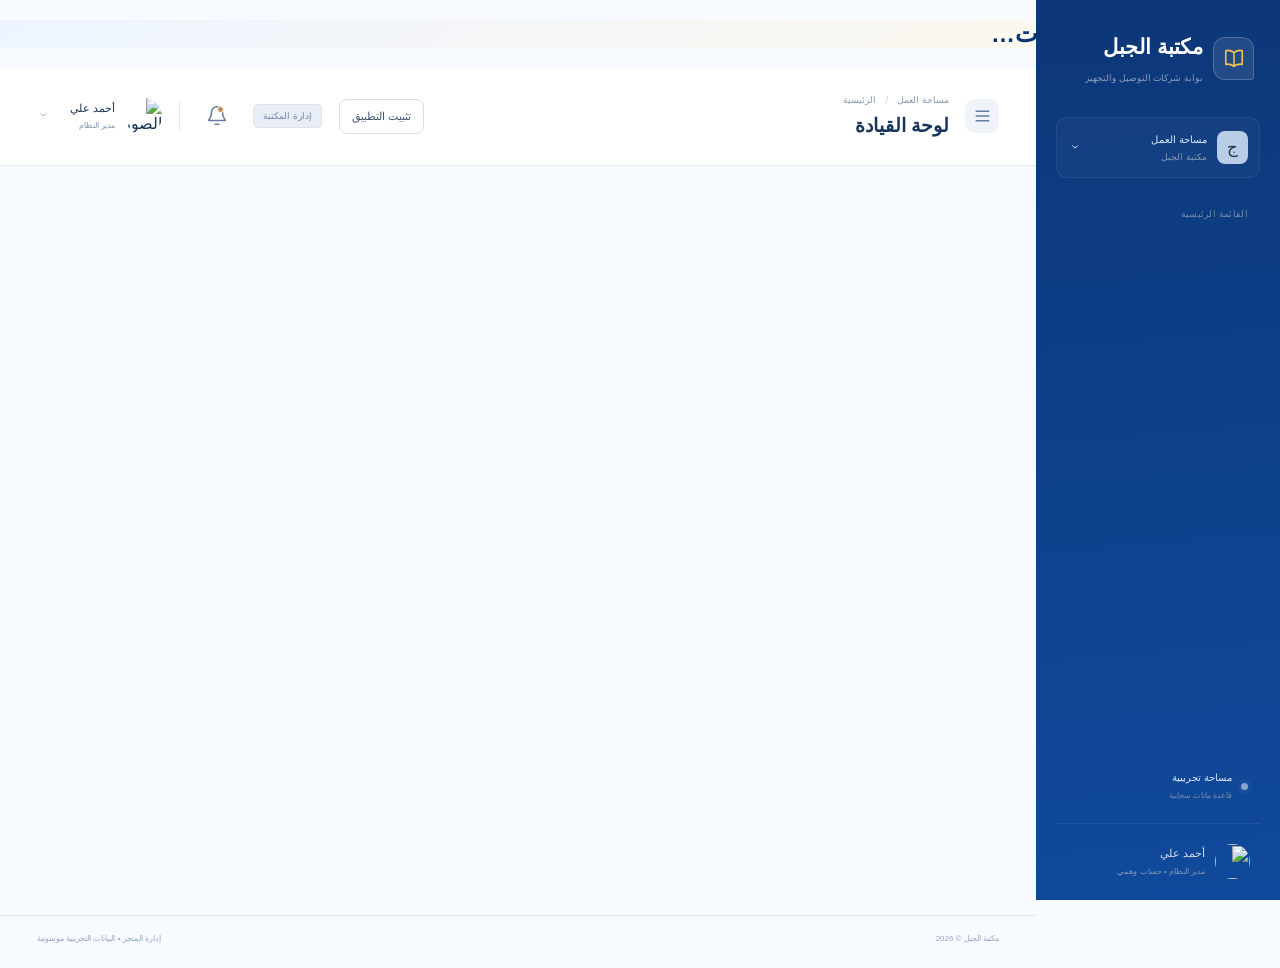
==== companies.html @ 7e147b05 "Add company portal, install button and account controls" ====
<!doctype html><html lang="ar" dir="rtl"><head><meta charset="utf-8"><meta name="viewport" content="width=device-width,initial-scale=1"><meta name="theme-color" content="#0c4fa5"><meta name="description" content="بوابة شركات التوصيل والتجهيز لمكتبة الجبل. ادخل بحساب شركتك لمتابعة الملفات والطلبات المحوّلة إليك."><title>توصيل مكتبت الجبل | دخول الشركات</title><link rel="icon" href="./avatar.svg" type="image/svg+xml"><link rel="stylesheet" href="./style.css?v=c9aeabd6a0fa"><script defer src="./cloud-config.js?v=2854ace6e68a"></script><script defer src="./state.js?v=039d1d631af8"></script><script defer src="./jspdf.umd.min.js"></script><script defer src="./attachments.js?v=a7ee04569ce4"></script><script defer src="./invoice.js?v=d0945b526025"></script><script defer src="./orders.js?v=203ea9d92e2f"></script><script defer src="./management.js?v=9ce46c764a94"></script><script defer src="./commerce.js?v=f835bf21ea47"></script><script defer src="./catalog-admin.js?v=8d4032258b70"></script><script defer src="./app.js?v=63a2d0ab3258"></script><link rel="stylesheet" href="./cloud.css?v=bf38cacfe08d"><script src="./cloud.js?v=b4c8f4dd1059" defer></script><link rel="manifest" href="./companies.webmanifest"><link rel="apple-touch-icon" href="./company-icon-180.png"><meta name="apple-mobile-web-app-title" content="توصيل مكتبت الجبل"><meta name="apple-mobile-web-app-capable" content="yes"></head><body><div id="cloud-gate" class="cloud-gate"><div class="cloud-login-card"><h2>جارٍ الاتصال بقاعدة البيانات…</h2></div></div><a class="skip" href="#content">انتقل إلى المحتوى</a><button class="backdrop" id="backdrop" aria-label="إغلاق القائمة الجانبية" tabindex="-1"></button><aside class="sidebar" id="sidebar"><a class="brand" href="#dashboard"><span class="brand-icon" data-icon="book"></span><span class="brand-text">مكتبة الجبل<small>بوابة شركات التوصيل والتجهيز</small></span></a><div class="workspace"><span class="workspace-symbol">ج</span><span>مساحة العمل<small>مكتبة الجبل</small></span><span data-icon="chevron"></span></div><p class="nav-label">القائمة الرئيسية</p><nav id="navigation" aria-label="التنقل الإداري"></nav><div class="sidebar-footer"><span class="demo-dot"></span><span>مساحة تجريبية<small>قاعدة بيانات سحابية</small></span></div><div class="sidebar-user"><img src="./avatar.svg" width="35" height="35" alt=""><span>أحمد علي<small>مدير النظام • حساب وهمي</small></span></div></aside><div class="app-shell"><header class="topbar"><div class="header-start"><button class="icon-button menu-toggle" id="menu-toggle" aria-controls="sidebar" aria-expanded="true" aria-label="طي القائمة الجانبية" data-icon="menu"></button><div><p>مساحة العمل <span>/</span> <span id="breadcrumb">الرئيسية</span></p><h1 id="page-title">لوحة القيادة</h1></div></div><div class="header-tools"><button class="subtle-button" data-company-install>تثبيت التطبيق</button><span class="demo-label">إدارة المكتبة</span><button class="icon-button notification-button" data-action="notifications" aria-label="الإشعارات" data-icon="bell"></button><span class="header-divider"></span><button class="admin-profile-button" data-action="profile" aria-label="حساب مدير النظام"><img src="./avatar.svg" alt="الصورة الرمزية لمدير النظام" width="37" height="37"><span>أحمد علي<small>مدير النظام</small></span><span data-icon="chevron"></span></button></div></header><main id="content" tabindex="-1"></main><footer class="page-footer"><span>مكتبة الجبل © 2026</span><span>إدارة المتجر • البيانات التجريبية موسومة</span></footer></div><dialog id="dialog" aria-labelledby="dialog-title"><div class="dialog-title"><h2 id="dialog-title"></h2><button class="icon-button" data-action="close" aria-label="إغلاق" data-icon="close"></button></div><div id="dialog-body"></div></dialog><div class="toast" id="toast" role="status" aria-live="polite"></div></body></html>
---- style.css ----
@charset "UTF-8";
:root{font-family:Tahoma,"Segoe UI",Arial,sans-serif;color:#242e3d;background:#f2f5f7;--green:#17283f;--muted:#7c92b0;--line:#dfe4ec;--lime:#bacde7;--sidebar:244px}*{box-sizing:border-box}body{margin:0}button,input,select{font:inherit}button,a{touch-action:manipulation;-webkit-tap-highlight-color:transparent}button{cursor:pointer}a{color:inherit;text-decoration:none}button:focus-visible,a:focus-visible,input:focus-visible,select:focus-visible{outline:3px solid #809abe;outline-offset:4px}svg{width:22px;height:22px;fill:none;stroke:currentColor;stroke-width:1.7;stroke-linecap:round;stroke-linejoin:round;flex-shrink:0}button{color:inherit}.skip{position:fixed;top:-100px;right:270px;z-index:100;background:#fff;padding:14px;border-radius:10px}.skip:focus{top:10px}.sidebar{width:var(--sidebar);position:fixed;inset:0 0 0 auto;background:var(--green);color:#bcc7d6;padding:31px 20px 20px;display:flex;flex-direction:column;z-index:30;transition:width .2s,transform .2s}.brand{display:flex;align-items:center;gap:10px;color:#e9eef6;padding:0 6px 32px;white-space:nowrap}.brand-icon{display:grid;place-items:center;width:41px;height:43px;color:#bacde7;border:1px solid #90a5c266;border-radius:12px 12px 4px 12px;flex-shrink:0}.brand-text{font-size:21px;font-weight:700}.brand-text small{display:block;font-size:9px;color:#8c9fba;font-weight:400;margin-top:9px}.workspace{display:flex;align-items:center;gap:10px;background:#ffffff08;border:1px solid #ffffff10;padding:13px 11px;border-radius:11px;font-size:10px}.workspace small{display:block;color:#889cb7;font-size:9px;margin-top:7px}.workspace-symbol{display:grid;place-items:center;background:#bacde7;color:#28374b;width:31px;height:33px;border-radius:8px;font-size:17px}.workspace>span:last-child{margin-right:auto}.workspace svg{width:14px}.nav-label{font-size:9px;color:#778dad;letter-spacing:.3px;margin:31px 12px 15px}.sidebar nav{display:grid;gap:7px}.nav-link{display:flex;align-items:center;gap:13px;font-size:12px;padding:15px 14px;border-radius:10px;color:#b0bdcf;white-space:nowrap;min-height:49px}.nav-link svg{width:19px;height:19px;color:#8b9eb9}.nav-link:hover{background:#ffffff08}.nav-link.active{background:var(--lime);color:#233247;font-weight:700;box-shadow:0 4px 10px #0e192827}.nav-link.active svg{color:#33445b}.nav-link.active:after{content:"";width:5px;height:5px;border-radius:50%;background:#506787;margin-right:auto}.sidebar-footer{display:flex;align-items:center;gap:9px;margin-top:auto;padding:23px 12px 23px;font-size:10px}.demo-dot{width:7px;height:7px;border-radius:50%;background:#87a4cd;box-shadow:0 0 0 4px #87a4cd10;flex-shrink:0}.sidebar-footer small{display:block;font-size:8px;color:#748bab;margin-top:8px}.sidebar-user{display:flex;align-items:center;gap:10px;padding:20px 10px 1px;border-top:1px solid #ffffff12;font-size:11px;color:#d6dde7}.sidebar-user img{border-radius:50%}.sidebar-user small{display:block;color:#8297b4;font-size:8px;margin-top:7px}.app-shell{margin-right:var(--sidebar);min-height:100dvh;transition:margin-right .2s}.topbar{height:98px;background:#fff;border-bottom:1px solid var(--line);display:flex;align-items:center;justify-content:space-between;gap:15px;padding:20px 37px}.header-start{display:flex;align-items:center;gap:16px}.header-start p{font-size:9px;color:#8397b4;margin:0 0 9px}.header-start p>span:first-child{margin:0 7px;color:#b7c3d4}.header-start h1{font-size:19px;margin:0}.icon-button{display:inline-grid;place-items:center;width:39px;height:39px;border-radius:10px;border:1px solid var(--line);background:#fff;color:#637da2;flex-shrink:0}.icon-button:hover{background:#ecf0f6}.menu-toggle{border:0;background:#f0f3f7;width:34px;height:34px}.menu-toggle svg{width:19px}.header-tools{display:flex;align-items:center;gap:17px}.demo-label{font-size:9px;background:#e9eef6;color:#6d85a7;border:1px solid #dce3ed;border-radius:5px;padding:6px 9px;white-space:nowrap}.notification-button{position:relative;border:0}.notification-button:after{content:"";position:absolute;top:9px;right:12px;width:5px;height:5px;border-radius:50%;background:#c78d5c;border:1.5px solid #fff}.header-divider{height:29px;width:1px;background:var(--line)}.admin-profile-button{display:flex;align-items:center;gap:10px;border:0;background:transparent;text-align:right;padding:0}.admin-profile-button img{border-radius:50%}.admin-profile-button>span{font-size:11px;white-space:nowrap}.admin-profile-button small{display:block;margin-top:6px;color:#8196b4;font-size:8px}.admin-profile-button svg{width:13px;color:#8da0bb;margin-right:10px}main{padding:32px 37px 28px;max-width:1500px;margin:0 auto;min-height:calc(100dvh - 151px)}.welcome{display:flex;align-items:center;justify-content:space-between;gap:15px;margin-bottom:26px}.welcome h2{font-size:25px;margin:0 0 11px;font-weight:700;letter-spacing:-.4px}.welcome p{font-size:11px;color:#788eae;line-height:1.8;margin:0}.welcome .wave{color:#6483af;font-size:24px;margin-right:5px}.welcome-actions{display:flex;gap:10px;align-items:center}.date-pill{display:flex;align-items:center;gap:8px;background:white;border:1px solid var(--line);border-radius:8px;padding:11px 12px;font-size:10px;color:#6d86a8;white-space:nowrap}.date-pill svg{width:15px;height:15px}.primary{display:inline-flex;align-items:center;justify-content:center;gap:9px;background:var(--green);color:#e5ecf5;border:0;border-radius:9px;padding:12px 16px;font-size:11px;min-height:40px}.primary:hover{background:#283b56}.primary svg{width:16px;height:16px}.stats-grid{display:grid;grid-template-columns:repeat(4,minmax(0,1fr));gap:17px;margin-bottom:24px}.stat-card{background:#fff;border:1px solid var(--line);border-radius:15px;padding:20px;position:relative;overflow:hidden}.stat-top{display:flex;align-items:center;justify-content:space-between;gap:8px;margin-bottom:22px}.stat-top h3{font-size:11px;font-weight:400;margin:0;color:#6680a3}.stat-icon{display:grid;place-items:center;width:37px;height:37px;border-radius:10px;background:#e6ecf5;color:#5b7498}.stat-icon svg{width:19px;height:19px}.stat-value{font-size:28px;font-weight:700;letter-spacing:-.7px;line-height:1.4;white-space:nowrap}.stat-value small{font-size:10px;font-weight:400;color:#8599b6;margin-right:5px;letter-spacing:0}.stat-foot{font-size:9px;line-height:1.8;color:#8b9fba;margin-top:12px}.stat-foot strong{font-size:9px;font-weight:400;color:#546f94;margin-left:5px}.stat-card.featured{background:#dae3ef;border-color:#ced9e8}.featured .stat-icon{background:#c5d2e5;color:#4b607e}.stat-card.orange .stat-icon{background:#f9eee0;color:#bd965e}.stat-card.blue .stat-icon{background:#e9edf2;color:#647ea2}.content-row{display:grid;grid-template-columns:minmax(0,1fr) 280px;gap:23px;margin-bottom:24px}.panel{background:white;border:1px solid var(--line);border-radius:16px;min-width:0;overflow:hidden}.panel-heading{display:flex;align-items:center;justify-content:space-between;gap:12px;padding:21px 23px 0}.panel-heading h3{font-size:14px;margin:0 0 7px}.panel-heading p{font-size:9px;color:#899db8;margin:0;line-height:1.8}.chart-legend{display:flex;align-items:center;gap:6px;font-size:9px;color:#758cac;white-space:nowrap}.chart-legend:before{content:"";width:7px;height:7px;border-radius:2px;background:#7c97bd}.chart-wrap{height:193px;margin:24px 22px 18px;display:flex;gap:13px}.chart-scale{display:flex;flex-direction:column;justify-content:space-between;padding-bottom:28px;font-size:8px;color:#9bacc3;min-width:31px;direction:ltr}.chart-plot{display:grid;grid-template-columns:repeat(7,1fr);gap:13px;flex:1;position:relative;direction:ltr;background:repeating-linear-gradient(to top,transparent 0,transparent 46px,#ebeff4 46px,#ebeff4 47px);background-position:0 -28px}.chart-column{height:100%;display:flex;flex-direction:column;align-items:center;justify-content:flex-end;position:relative}.chart-bar{width:65%;max-width:39px;min-height:4px;border-radius:5px 5px 0 0;background:#cdd8e8;transition:filter .15s}.chart-column:nth-child(4) .chart-bar{background:#7995bd}.chart-column:nth-child(6) .chart-bar{background:#5b7497}.chart-day{height:28px;font-size:8px;color:#8a9db8;padding-top:12px;white-space:nowrap}.chart-column:hover .chart-bar{filter:brightness(.9)}.chart-caption{font-size:9px;color:#8196b3;text-align:center;margin:0 20px 20px}.sales-summary{padding:22px}.sales-summary h3{font-size:14px;margin:0 0 20px}.donut{width:134px;height:134px;border-radius:50%;background:conic-gradient(#556d8e 0 47%,#96aed0 47% 79%,#dce3ed 79% 100%);display:grid;place-items:center;margin:5px auto 22px}.donut-center{width:105px;height:105px;background:#fff;border-radius:50%;display:flex;align-items:center;justify-content:center;flex-direction:column;gap:8px}.donut strong{font-size:24px}.donut small{font-size:8px;color:#8398b5}.category-line{display:flex;align-items:center;gap:7px;font-size:9px;color:#6b84a6;margin-top:13px}.category-line i{width:6px;height:6px;background:#556d8e;border-radius:2px}.category-line:nth-last-child(2) i{background:#96aed0}.category-line:last-child i{background:#dce3ed}.category-line strong{margin-right:auto;font-size:10px;font-weight:400;color:#617ba0}.table-panel .panel-heading{padding-bottom:20px}.text-link{display:flex;align-items:center;gap:8px;color:#6881a5;font-size:10px;border:0;background:none}.text-link svg{width:14px}.table-scroll{overflow:auto;width:100%}table{width:100%;border-collapse:collapse;text-align:right;white-space:nowrap}th{font-weight:400;font-size:9px;color:#869ab6;background:#f3f5f9;padding:13px 22px;border-top:1px solid #e9edf3;border-bottom:1px solid #e6ebf1}td{font-size:11px;padding:17px 22px;border-bottom:1px solid #e9edf2;color:#556d8e}tr:last-child td{border-bottom:0}.order-id{color:#33445b;font-size:10px;font-weight:700;direction:ltr;display:inline-block}.customer-cell{display:flex;align-items:center;gap:9px;color:#516786}.customer-initial{display:grid;place-items:center;width:29px;height:29px;background:#e9eef4;color:#6c85a7;border-radius:50%;font-size:11px}.price{color:#394960;font-size:11px}.price small{color:#95a6bf;font-size:8px}.badge{display:inline-flex;align-items:center;gap:5px;font-size:8px;padding:6px 9px;border-radius:6px;white-space:nowrap}.badge:before{content:"";width:4px;height:4px;border-radius:50%;background:currentColor}.badge.completed{background:#e3eaf4;color:#637da1}.badge.pending{background:#fbf1df;color:#6184b4}.badge.shipping{background:#e9edf2;color:#758cac}.badge.inactive{background:#eceff3;color:#8599b6}.row-action{width:27px;height:27px;border-radius:7px;border:1px solid #e7ebf0;background:white;display:grid;place-items:center;color:#879bb7}.row-action svg{width:15px}.page-footer{max-width:1500px;margin:auto;padding:18px 37px;display:flex;align-items:center;justify-content:space-between;font-size:8px;color:#96a8c0;gap:12px;border-top:1px solid #e2e7ee}.toolbar{display:flex;align-items:center;justify-content:space-between;gap:15px;margin:25px 0 20px}.search-box{display:flex;align-items:center;gap:8px;background:white;border:1px solid var(--line);border-radius:10px;padding:0 13px;height:43px;width:330px;max-width:100%;color:#8c9fba}.search-box svg{width:17px}.search-box input{width:100%;height:100%;border:0;background:transparent;font-size:11px;color:#41536c;outline:none}.toolbar select{border:1px solid var(--line);border-radius:9px;padding:12px;background:white;color:#6f87a9;font-size:11px;max-width:100%}.table-foot{font-size:9px;color:#92a4bd;padding:15px 22px;border-top:1px solid #e7ecf2}.product-cell{display:flex;align-items:center;gap:12px}.product-art{width:35px;height:45px;border-radius:3px 5px 5px 3px;display:grid;place-items:center;background:#c5d2e3;color:#6d86a8;border-right:3px solid #9cafca}.product-art.rose{background:#ead2c6;color:#bc9b8b;border-color:#c6a493}.product-art.teal{background:#c5cfdc;color:#637da1;border-color:#92a4be}.product-art svg{width:18px;height:18px}.product-cell small{display:block;font-size:8px;color:#8ea1bb;margin-top:6px}.empty-row{text-align:center;padding:45px;font-size:12px;color:#778eae}.settings-layout{display:grid;grid-template-columns:minmax(0,1fr) 280px;gap:24px}.settings-form{padding:25px}.settings-form h3{font-size:16px;margin:0 0 10px}.settings-form>p{font-size:11px;color:#889cb7;line-height:1.9;margin-bottom:25px}.form-grid{display:grid;grid-template-columns:1fr 1fr;gap:20px}.field label{display:block;font-size:11px;color:#5d779b;margin-bottom:9px}.field input,.field select{display:block;width:100%;border:1px solid #d8dfe8;border-radius:9px;padding:13px;background:#f7f9fb;color:#4a5f7c;font-size:12px}.field.full{grid-column:1/-1}.settings-form .primary{margin-top:24px}.settings-note{padding:24px;align-self:start}.settings-note>svg{width:29px;height:29px;color:#7a91b2;margin-bottom:12px}.settings-note h3{font-size:14px}.settings-note p{font-size:11px;line-height:2;color:#8095b2}.demo-banner{display:flex;align-items:center;gap:9px;border-radius:9px;padding:12px 14px;background:#e3e9f2;color:#748bac;font-size:10px;line-height:1.8;margin-bottom:22px}.demo-banner svg{width:17px;height:17px}.section-page-title h2{font-size:24px;margin:0 0 10px}.section-page-title p{font-size:11px;color:#8095b2;line-height:1.9;margin:0}.backdrop{display:none}.sidebar-mini{--sidebar:82px}.sidebar-mini .sidebar{padding-right:13px;padding-left:13px}.sidebar-mini .brand-text,.sidebar-mini .workspace,.sidebar-mini .nav-label,.sidebar-mini .nav-link span,.sidebar-mini .sidebar-footer,.sidebar-mini .sidebar-user span{display:none}.sidebar-mini .brand{padding:0 5px 35px}.sidebar-mini .nav-link{padding:15px 17px}.sidebar-mini .nav-link.active:after{display:none}.sidebar-mini .sidebar-user{margin-top:auto;padding:20px 9px 0}.sidebar-mini .nav-link svg{width:20px}.toast{position:fixed;bottom:25px;left:50%;transform:translate(-50%,10px);background:var(--green);padding:13px 23px;border-radius:11px;color:#ecf1f7;font-size:12px;z-index:100;opacity:0;pointer-events:none;transition:.2s;text-align:center;max-width:90%}.toast.show{opacity:1;transform:translate(-50%,0)}dialog{width:calc(100% - 36px);max-width:480px;border:1px solid var(--line);border-radius:20px;padding:24px;color:#40516a;background:#fff;box-shadow:0 20px 90px #19273b33}dialog::backdrop{background:#17263a55;backdrop-filter:blur(3px)}.dialog-title{display:flex;justify-content:space-between;align-items:center;gap:14px;margin-bottom:16px}.dialog-title h2{font-size:17px;margin:0}.dialog-title .icon-button{width:31px;height:31px}#dialog-body{font-size:12px;line-height:2;color:#6f87a9}#dialog-body strong{color:#455974}#dialog-body ul{padding-right:20px}.detail-pair{display:flex;justify-content:space-between;gap:15px;padding:11px 0;border-bottom:1px solid #e6ebf1}.detail-pair:last-child{border:0}.view-enter{animation:enter .17s ease-out}@keyframes enter{from{opacity:.4;transform:translateY(5px)}to{opacity:1;transform:none}}@media(min-width:1600px){main{padding-top:40px}.stats-grid{gap:24px}.stat-card{padding:24px}.chart-wrap{height:220px}}@media(max-width:1150px){:root{--sidebar:220px}.sidebar{padding-left:14px;padding-right:14px}.brand-text{font-size:19px}.topbar{padding:20px 25px}main{padding:26px 25px}.stat-card{padding:16px}.stat-value{font-size:23px}.stat-top{margin-bottom:18px}.content-row{grid-template-columns:minmax(0,1fr) 230px;gap:18px}.sales-summary{padding:20px}.stat-icon{width:32px;height:32px}.date-pill{display:none}.header-tools{gap:12px}.chart-plot{gap:9px}th,td{padding-left:17px;padding-right:17px}.page-footer{padding-left:25px;padding-right:25px}.settings-layout{grid-template-columns:minmax(0,1fr) 230px}}@media(max-width:950px){.stats-grid{grid-template-columns:repeat(2,minmax(0,1fr))}.content-row{grid-template-columns:minmax(0,1fr)}.sales-summary{display:none}.settings-layout{grid-template-columns:1fr}.demo-label{display:none}.welcome h2{font-size:22px}.chart-wrap{height:210px}.page-footer{font-size:8px}.welcome-actions .primary{padding:12px}.settings-note{padding:20px}}@media(max-width:700px){:root{--sidebar:0px}.app-shell{margin-right:0}.sidebar{width:244px;transform:translateX(100%);padding:28px 20px 20px;box-shadow:-10px 0 50px #14203120}.sidebar-open .sidebar{transform:translateX(0)}.sidebar-open .backdrop{display:block;position:fixed;inset:0;background:#12213666;backdrop-filter:blur(2px);border:0;z-index:25}.sidebar-open{overflow:hidden}.sidebar-mini .sidebar{width:244px;padding:28px 20px}.sidebar-mini .brand-text,.sidebar-mini .sidebar-user span{display:block}.sidebar-mini .workspace{display:flex}.sidebar-mini .nav-label,.sidebar-mini .nav-link span{display:block}.sidebar-mini .sidebar-footer{display:flex}.sidebar-mini .brand{padding:0 6px 32px}.sidebar-mini .nav-link{padding:15px 14px}.sidebar-mini .nav-link.active:after{display:block}.sidebar-mini .sidebar-user{padding:20px 10px 1px;margin-top:0}.topbar{height:80px;padding:15px 18px}.header-start{gap:10px}.header-start h1{font-size:17px}.header-start p{font-size:8px}.header-tools{gap:6px}.admin-profile-button>span,.header-divider{display:none}.admin-profile-button img{width:33px;height:33px}.notification-button{width:32px}main{padding:24px 18px;min-height:calc(100dvh - 135px)}.welcome{align-items:flex-start}.welcome h2{font-size:21px}.welcome p{font-size:10px}.welcome-actions .primary{font-size:0;padding:11px;min-height:35px}.welcome-actions .primary svg{width:17px;height:17px}.stats-grid{gap:12px}.stat-card{padding:16px 14px;border-radius:13px}.stat-top{margin-bottom:17px}.stat-top h3{font-size:10px}.stat-value{font-size:23px}.stat-foot{font-size:8px}.stat-foot strong{font-size:8px}.stat-icon{width:29px;height:29px}.stat-icon svg{width:16px;height:16px}.panel-heading{padding:19px 17px 0}.panel-heading h3{font-size:13px}.panel-heading p{font-size:8px}.chart-wrap{margin-left:15px;margin-right:15px;height:180px;gap:6px}.chart-plot{gap:6px}.chart-day{font-size:7px}.chart-bar{width:70%}.chart-scale{font-size:7px;min-width:23px}.chart-legend{font-size:8px}.chart-caption{font-size:8px}.table-panel .panel-heading{padding-bottom:16px}td,th{padding:15px 16px}td{font-size:10px}.page-footer{padding:16px 18px;font-size:7px;line-height:1.8}.toolbar{flex-wrap:wrap;gap:10px}.search-box{width:100%;flex:1;min-width:170px}.toolbar select{font-size:10px;padding:12px 9px}.section-page-title h2{font-size:22px}.demo-banner{font-size:9px;padding:10px}.form-grid{grid-template-columns:1fr;gap:18px}.settings-form{padding:21px}.field.full{grid-column:auto}}@media(prefers-reduced-motion:reduce){*,*:before,*:after{animation:none!important;transition:none!important;scroll-behavior:auto!important}}
/* Product catalog and editor */
[hidden]{display:none!important}textarea{font:inherit}textarea:focus-visible{outline:3px solid #809abe;outline-offset:3px}.field textarea{width:100%;resize:vertical;border:1px solid #d8dfe8;border-radius:9px;padding:13px;background:#f7f9fb;color:#354459;font-size:12px;line-height:1.8}.product-thumbnail{display:block;border-radius:7px;object-fit:cover}.product-actions{display:flex;gap:7px}.subtle-button{border:1px solid #d7dee7;background:#fff;color:#42556f;padding:8px 12px;border-radius:8px;font-size:11px;min-height:35px}.subtle-button:hover{background:#e9eef6}.danger{color:#b74f4f!important}.danger:hover{background:#fff0ed!important}.danger-button{border:0;border-radius:8px;padding:11px 17px;background:#b74f4f;color:white}.kind-tag{display:inline-block;border-radius:6px;padding:6px 10px;font-size:10px;background:#f4efe5;color:#8b7654}.kind-tag.digital{background:#e8ecf1;color:#4b5f7c}.session-note{font-size:10px;color:#5a7396;line-height:2}.product-dialog{max-width:850px;max-height:90dvh;padding:0;overflow:auto}.product-dialog .dialog-title{position:sticky;top:0;z-index:2;background:#fff;padding:20px 26px;margin:0;border-bottom:1px solid var(--line)}.product-dialog #dialog-body{padding:0 26px 23px;color:#445771}.editor-intro{margin:17px 0;font-size:11px;color:#607ba0}.editor-section{padding:17px 0 21px;border-bottom:1px solid var(--line)}.editor-section h3{font-size:13px;margin:0 0 20px;color:#29394f;display:flex;gap:9px;align-items:center}.editor-section h3>span{display:grid;place-items:center;width:25px;height:25px;background:#e3eaf3;border-radius:7px;font-size:11px;color:#5a7395}.kind-options{display:grid;grid-template-columns:1fr 1fr;gap:12px;border:0;padding:0;margin:0}.kind-options label{display:flex;align-items:center;gap:10px;border:1px solid #d4dce6;border-radius:10px;padding:14px;cursor:pointer}.kind-options label:has(input:checked){border-color:#607a9f;background:#e9eef6}.kind-options input{accent-color:#31445e;width:16px;height:16px;flex-shrink:0}.kind-options strong{display:block;font-size:12px}.kind-options small{display:block;font-size:9px;color:#607ba0;margin-top:3px}.upload-note{font-size:10px;color:#607a9f;margin:0 0 15px;line-height:1.9}.upload-grid{display:grid;grid-template-columns:1fr 1fr;gap:15px}.drop-zone{border:1.5px dashed #afbccf;background:#f4f7fb;border-radius:12px;padding:18px 12px;display:flex;flex-direction:column;align-items:center;gap:6px;text-align:center;transition:background .15s,border-color .15s}.drop-zone.dragging{background:#cfdcef;border-color:#31445e;outline:2px solid #8299b9}.drop-zone>strong{font-size:12px;color:#3a4a60}.drop-zone>span:not(.upload-symbol){font-size:10px;color:#6881a4}.drop-zone small{font-size:9px;color:#6c85a7}.upload-symbol{display:grid;place-items:center;background:#dfe6f1;width:36px;height:36px;border-radius:10px;color:#526a8b;font-size:24px}.upload-symbol svg{width:18px}.file-picker{position:relative;display:inline-block;overflow:hidden;padding:4px 12px;color:#31445e;font-size:10px;border-radius:6px;border:1px solid #b5c3d7;background:#fff;cursor:pointer}.file-picker input{position:absolute;inset:0;width:100%;height:100%;opacity:0;cursor:pointer}.file-picker:focus-within{outline:3px solid #809abe;outline-offset:3px}.upload-error{font-size:10px;color:#b44545;line-height:1.8;overflow-wrap:anywhere}.upload-error:empty{margin:0}.playlist-heading{display:flex;align-items:center;justify-content:space-between;gap:10px;margin-top:20px}.playlist-heading strong{font-size:11px}.playlist-heading span{display:inline-block;background:#e4eaf3;border-radius:5px;padding:0 7px;margin-right:5px}.playlist-heading small{font-size:9px;color:#6b84a6}.file-list{list-style:none;padding:0;margin:12px 0 0;display:grid;gap:8px;max-height:270px;overflow:auto}.file-list li{display:flex;align-items:center;gap:10px;background:#f7f9fb;border:1px solid #dce2eb;border-radius:9px;padding:10px}.file-order{font-size:10px;color:#627ca0;min-width:20px;text-align:center}.file-info{min-width:0;flex:1}.file-info strong{display:block;font-size:11px;font-weight:400;overflow-wrap:anywhere;text-align:start}.file-info small{display:block;font-size:9px;color:#8196b4}.file-actions{display:flex;gap:5px;flex-shrink:0}.file-control{border:1px solid #d9dfe8;border-radius:6px;width:29px;height:29px;background:white;font-size:15px;color:#536a8b}.file-control:disabled{opacity:.28;cursor:default}.file-list .files-empty{justify-content:center;font-size:10px;color:#6780a4;text-align:center;padding:20px}.editor-local-note{font-size:10px;color:#6e86a8;margin:15px 0}.editor-footer{display:flex;align-items:center;gap:9px;margin-top:15px}.sr-only{position:absolute;width:1px;height:1px;padding:0;margin:-1px;overflow:hidden;clip:rect(0,0,0,0);white-space:nowrap;border:0}@media(max-width:700px){.product-dialog{width:calc(100% - 20px);max-height:94dvh;border-radius:14px}.product-dialog .dialog-title{padding:16px}.product-dialog #dialog-body{padding:0 16px 18px}.kind-options,.upload-grid{grid-template-columns:1fr}.playlist-heading{align-items:flex-start;flex-direction:column;gap:0}.file-list li{gap:5px;padding:8px}.file-control{width:28px;height:32px}.file-actions{gap:3px}.product-dialog .field input,.product-dialog .field select,.product-dialog .field textarea{font-size:16px}.product-dialog .editor-footer .primary{flex:1}.toolbar .primary{flex-shrink:0;min-height:43px}}
/* Order management and PDF preview */
.order-summary{display:grid;grid-template-columns:repeat(4,minmax(0,1fr));gap:14px;margin-top:22px}.order-summary>div{display:flex;align-items:center;gap:9px;background:#fff;border:1px solid var(--line);border-radius:12px;padding:18px;font-size:11px;color:#5e799d}.order-summary strong{margin-right:auto;font-size:19px;color:#354459}.state-dot{width:8px;height:8px;border-radius:50%;background:#558edd}.state-dot.preparing{background:#6a99bc}.state-dot.delivered{background:#617ba0}.state-dot.cancelled{background:#ce7a7a}.badge.pending{color:#225295;background:#d4e4fb}.badge.preparing{color:#497e9f;background:#e9f3fa}.badge.delivered{color:#496183;background:#e6ecf4}.badge.cancelled{color:#b05050;background:#fbeaea}.order-state{display:flex;align-items:center;gap:8px}.order-status-select{font:inherit;font-size:10px;padding:8px 9px;background:white;border:1px solid #d3dbe5;border-radius:7px;color:#4b5f7c;min-height:35px;cursor:pointer}.order-details-button{display:inline-flex;gap:6px;align-items:center}.order-details-button svg{width:15px;height:15px}.order-dialog{max-width:820px;max-height:90dvh;overflow:auto;padding:0}.order-dialog .dialog-title{position:sticky;top:0;z-index:2;background:#fff;padding:20px 25px;border-bottom:1px solid var(--line);margin:0}.order-dialog #dialog-body{padding:22px 25px}.order-detail-top{display:flex;align-items:center;justify-content:space-between;margin-bottom:19px}.order-detail-top .order-id{font-size:23px}.order-detail-top p{font-size:10px;margin:0}.order-detail-top .badge{font-size:11px;padding:8px 12px}.order-customer{border:1px solid var(--line);border-radius:12px;background:#f4f6fa;padding:17px 20px}.order-customer h3,.order-items-title{font-size:13px;color:#3b4c63;margin:0 0 13px}.customer-detail-grid{display:grid;grid-template-columns:1fr 1fr;gap:14px}.customer-detail-grid span{display:block;font-size:10px;color:#6f87a8}.customer-detail-grid strong,.customer-detail-grid bdi{font-size:12px;font-weight:400;color:#41536d;overflow-wrap:anywhere}.order-items-title{margin-top:23px}.order-items-title small{font-size:11px;color:#7088a9}.order-total{display:flex;align-items:center;justify-content:space-between;background:#e1e8f3;border:1px solid #d4dde9;padding:16px 21px;border-radius:10px;margin-top:15px;font-size:12px}.order-total .price{font-size:19px}.order-total .price small{font-size:10px}.invoice-disclaimer,.invoice-view-note{font-size:10px;line-height:1.9;color:#6f87a9}.order-detail-footer{display:flex;gap:10px;margin-top:20px}.order-detail-footer .primary{min-height:41px}.primary:disabled{opacity:.6;cursor:wait}.invoice-dialog{max-width:1050px}.invoice-preview-actions{display:flex;align-items:center;justify-content:space-between;gap:9px}.invoice-frame{display:block;width:100%;height:65dvh;min-height:300px;border:1px solid var(--line);border-radius:10px;background:#eaeef3}.invoice-view-note{margin:14px 0}.order-dialog .table-scroll td{color:#52698a}.order-dialog .table-scroll td strong{font-weight:400;font-size:12px}.order-dialog table{min-width:460px}@media(max-width:950px){.order-summary{grid-template-columns:repeat(2,minmax(0,1fr))}}@media(max-width:700px){.order-summary{gap:9px}.order-summary>div{padding:13px;font-size:10px}.order-summary strong{font-size:17px}.order-state{align-items:flex-start;flex-direction:column}.order-dialog{width:calc(100% - 20px);max-height:94dvh;border-radius:14px}.order-dialog .dialog-title{padding:16px}.order-dialog #dialog-body{padding:17px 15px}.customer-detail-grid{grid-template-columns:1fr;gap:11px}.order-customer{padding:14px 16px}.order-detail-footer .primary{flex:1}.invoice-preview-actions{align-items:stretch;flex-direction:column}.invoice-frame{height:56dvh}}
/* Customers and store settings */
.customer-overview{display:grid;grid-template-columns:repeat(3,minmax(0,1fr));gap:15px;margin-top:22px}.customer-overview>div{display:flex;align-items:center;gap:13px;padding:18px 21px;background:white;border:1px solid var(--line);border-radius:13px}.customer-overview>div>svg{background:#e2eaf4;color:#5c7599;padding:8px;width:39px;height:39px;border-radius:10px}.customer-overview span{font-size:10px;color:#637da2}.customer-overview strong{display:block;margin-top:6px;font-size:24px;color:#354458}.customer-avatar{display:block;border-radius:50%;border:2px solid #e9eef5}.customer-name{color:#3d4e65;font-size:12px}.customer-name small{display:block;color:#8196b3;font-size:9px;margin-top:7px}.order-count-pill{display:inline-grid;place-items:center;width:29px;height:29px;border-radius:8px;background:#e8edf5;color:#516889;font-size:11px}#customers-body .subtle-button{display:inline-flex;align-items:center;gap:6px;min-height:38px}#customers-body .subtle-button svg{width:15px;height:15px}.activate-button{background:#e7edf5;color:#4e6585;border-color:#ced8e6}.settings-columns{display:grid;grid-template-columns:minmax(0,1fr) 245px;gap:24px;margin-top:24px}.settings-sections{display:grid;gap:22px;min-width:0}.settings-section-heading{display:flex;align-items:center;gap:12px;margin-bottom:23px}.settings-section-icon{display:grid;place-items:center;width:43px;height:43px;border-radius:12px;background:#e4eaf3;color:#5c769a}.settings-section-icon svg{width:21px;height:21px}.settings-section-heading h3{font-size:15px;margin:0 0 6px}.settings-section-heading p{font-size:10px;color:#7e94b2;line-height:1.8;margin:0}.logo-setting{display:flex;align-items:center;gap:17px;background:#f7f9fb;border:1px dashed #d0d9e5;padding:17px;border-radius:12px;margin-bottom:20px}.logo-preview{width:77px;height:77px;flex-shrink:0;background:#e0e8f3;border:1px solid #d4dce8;border-radius:14px;display:grid;place-items:center;color:#5b7498;overflow:hidden}.logo-preview>svg{width:31px;height:31px}.logo-preview img{max-width:100%;max-height:100%;object-fit:contain;padding:6px}.logo-setting strong{font-size:11px;color:#41536c}.logo-setting p{font-size:9px;color:#7e94b2;margin:5px 0 8px}.logo-controls{display:flex;align-items:center;flex-wrap:wrap;gap:8px}.logo-file-picker{font-size:10px;padding:6px 12px;line-height:2}.logo-controls .subtle-button{font-size:10px;min-height:34px;padding:6px 10px}.subtle-button:disabled{opacity:.4;cursor:default}.settings-help{font-size:9px;line-height:1.9;color:#758cac;margin:18px 0 0}.settings-save-row{display:flex;align-items:center;gap:12px;margin-top:22px;flex-wrap:wrap}.settings-form .settings-save-row .primary{margin:0}.save-status{font-size:10px;color:#587193;line-height:1.8}.settings-side-note{position:sticky;top:20px}.settings-local-label{display:flex;align-items:center;gap:11px;font-size:9px;background:#e9eef6;border-radius:8px;padding:12px;margin-top:20px;color:#607a9f}.payment-toggles{display:grid;gap:0}.toggle-row{display:flex;align-items:center;position:relative;gap:11px;padding:18px 0;border-bottom:1px solid var(--line);cursor:pointer}.toggle-row:first-child{padding-top:0}.toggle-row>span:first-child{flex:1;min-width:0}.toggle-row strong{display:block;color:#475b77;font-size:12px}.toggle-row small{display:block;color:#8397b4;font-size:9px;margin-top:6px}.toggle-state{font-size:9px;color:#7b91b0}.toggle-input{position:absolute;left:0;width:43px;height:26px;opacity:0;z-index:1;margin:0;cursor:pointer}.toggle-track{width:43px;height:25px;border-radius:20px;background:#d3dae4;position:relative;flex-shrink:0;transition:background .15s}.toggle-track:after{content:'';position:absolute;top:4px;right:4px;width:17px;height:17px;background:#fff;border-radius:50%;box-shadow:0 1px 4px #38475c29;transition:transform .15s}.toggle-input:checked+.toggle-track{background:#576f90}.toggle-input:checked+.toggle-track:after{transform:translateX(-18px)}.toggle-input:focus-visible+.toggle-track{outline:3px solid #89a3c8;outline-offset:4px}.delivery-field{margin-top:24px;max-width:350px}.delivery-field small{display:block;font-size:9px;color:#8095b3;line-height:1.9;margin-top:8px}.store-brand-logo{width:100%;height:100%;object-fit:contain;padding:4px;border-radius:10px}.brand-text{max-width:150px;overflow:hidden;text-overflow:ellipsis;line-height:1.5}.brand-text small{line-height:1.5}.workspace small{max-width:110px;overflow:hidden;text-overflow:ellipsis;white-space:nowrap}@media(max-width:1150px){.settings-columns{grid-template-columns:minmax(0,1fr) 210px;gap:18px}}@media(max-width:950px){.settings-columns{grid-template-columns:minmax(0,1fr)}.settings-side-note{position:static}.customer-overview>div{padding:16px}.customer-overview strong{font-size:22px}}@media(max-width:700px){.customer-overview{gap:8px}.customer-overview>div{padding:13px 10px;gap:7px}.customer-overview>div>svg{display:none}.customer-overview strong{font-size:20px}.customer-overview span{font-size:9px}.settings-columns{margin-top:20px;gap:17px}.settings-section-heading h3{font-size:14px}.logo-setting{padding:13px;gap:12px;align-items:flex-start}.logo-preview{width:60px;height:60px}.logo-controls{gap:6px}.logo-controls .subtle-button,.logo-file-picker{font-size:9px;padding:5px 8px}.toggle-row{gap:8px}.toggle-row strong{font-size:11px}.toggle-row small{font-size:8px}.settings-form .settings-save-row{align-items:stretch;flex-direction:column}.settings-form .settings-save-row .primary{width:100%}.settings-sections .field input,.settings-sections .field select{font-size:16px}.delivery-field{max-width:none}}

.product-pricing{display:inline-flex;flex-wrap:wrap;align-items:center;gap:8px}.original-price{color:#748bac;font-size:.8rem;display:block;text-decoration-thickness:1.5px}.discount-price{color:#c34b35!important;font-weight:800}

.checkout-form{display:grid;gap:16px}.checkout-form label,.attachment-picker{display:grid;gap:8px;text-align:right}.checkout-form input,.checkout-form textarea{width:100%;padding:12px;border:1px solid #d5dce6;border-radius:12px;background:#f6f8fa;color:#17283f;font:inherit;box-sizing:border-box}.checkout-form textarea{min-height:84px}.attachment-picker{padding:16px;background:#f0f3f8;border:1px dashed #8498b5;border-radius:12px;margin:12px 0}.attachment-picker input{max-width:100%}.attachment-selection{padding-inline-start:20px;font-size:.85rem}.attachment-links{display:flex;gap:8px;flex-wrap:wrap;margin:12px 0}.checkout-error{color:#b33b32}.vault-image{display:block;max-width:100%;max-height:60vh;object-fit:contain;margin:auto}.service-response{padding:12px;border-radius:10px;background:#e9eef5;white-space:pre-wrap}

/* Mountain Library: blue, gold and white. Semantic status colors stay distinct. */
:root{--brand-blue:#125cc0;--brand-deep:#0a3472;--brand-gold:#efb329;--brand-light:#edf4ff;--green:#125cc0;--accent:#f4c451;--lime:#f4c451;--ink:#18355a;--muted:#71829a;--paper:#f7faff;--line:#e2eaf5;color:var(--ink);background:var(--paper)}
.primary,.checkout-button{background:var(--brand-blue);color:#fff;box-shadow:0 4px 12px #125cc01c}.primary:hover,.checkout-button:hover{background:#0d4da4}.header,.topbar{background:#fff}.header{border-bottom:1px solid var(--line)}.brand,.brand-text{color:var(--brand-deep)}
.hero{background:linear-gradient(125deg,#0a3472,#1265cf 68%,#2785e2);box-shadow:0 12px 30px #1053ac20}.hero .primary{background:var(--brand-gold);color:#173559}.hero .hero-copy>p,.hero .eyebrow{color:#e4efff}.hero-book.front{background:#fff7e4;color:#173559}.hero-book.back{background:#e6ad30;color:#193a6d}.hero .offer-demo{color:#d3e4ff}
.content-tabs{background:#edf3fc;border-color:#dfe9f8}.content-tabs button[aria-selected=true],.content-tabs button[aria-selected="true"]{background:#fff;color:var(--brand-blue);box-shadow:0 3px 12px #174e9b12}.filter-button{background:#fff;color:var(--brand-blue);border-color:#dfe9f8}.bottom-nav{background:#ffffffed;border-color:#e2eaf5;box-shadow:0 -6px 24px #17477d08}.nav-item.active{background:#edf4ff;color:var(--brand-blue)}.nav-item.active:before{background:var(--brand-gold)}.nav-item .badge{background:var(--brand-blue);color:#fff}.favorite.selected{color:#d04c65}.favorite.selected svg{fill:#d04c651a}.discount-price{color:#c34b35!important}
.catalog-card{background:#fff;border:1px solid #e5edf7;border-radius:20px;overflow:hidden;box-shadow:0 5px 20px #153b6a05}.catalog-card .cover-area{border-radius:0;background:#f0f5fc}.catalog-card .book-meta{padding:16px}.add-to-cart{background:#edf4ff;color:#1559b0;border-color:#dce9fb}.add-to-cart:hover{background:#125cc0;color:#fff}.cart-product,.order-summary,.digital-card,.order-card{border-color:#e0e9f5;background:#fff}.attachment-picker,.service-response{background:#f2f6ff;border-color:#afc7eb}.cloud-gate{background:linear-gradient(145deg,#edf4ff,#fff9eb)}.cloud-auth-form input{background:#f8faff;border-color:#dce6f5;color:#18355a}.cloud-login-card h2{color:#0a3472}.cloud-login-card{border-color:#e1eafa}.cloud-login-card p,.cloud-auth-form label{color:#617a99}
.badge.delivered,.badge.completed,.status-badge.delivered{background:#e7f5ed;color:#267347}.badge.pending,.status-badge.pending{background:#fff5dd;color:#986800}.badge.preparing,.status-badge.preparing{background:#e8f1ff;color:#205ca9}.badge.cancelled,.status-badge.cancelled{background:#fdecee;color:#b33f54}.badge.inactive{background:#eff2f6;color:#708097}.state-dot.delivered{background:#3b9b68}.state-dot.pending{background:#db9e23}.state-dot.preparing{background:#3479cb}.state-dot.cancelled{background:#c95865}
.sidebar{background:linear-gradient(175deg,#0c3778,#104a9c);color:#dfebff;overflow-y:auto;overscroll-behavior-y:contain;scrollbar-width:thin;scroll-padding-block:16px}.sidebar>*{flex-shrink:0}.sidebar .brand,.sidebar .brand-text{color:#fff}.sidebar .brand-icon{background:#ffffff18;color:#f4c451}.nav-link.active{background:#f4c451;color:#17365f}.stat-card.featured{background:linear-gradient(125deg,#0c3778,#1564c4);color:#fff}.stat-card.featured h3,.stat-card.featured small,.stat-card.featured .stat-foot{color:#dbeaff}.stat-card.featured .stat-icon{background:#ffffff18;color:#f4c451}.chart-bar{background:linear-gradient(#4395ec,#155cbd)}.kind-tag.digital{background:#eaf2ff;color:#215ba8}.kind-tag.physical{background:#fff5dc;color:#8d6617}
.account-shell{display:grid;gap:18px}.account-hero{min-height:175px;border-radius:24px;padding:24px;background:linear-gradient(120deg,#0b3777,#1a73d4);display:flex;align-items:center;justify-content:space-between;gap:16px;color:#fff;overflow:hidden;position:relative}.account-hero:after{content:'';position:absolute;left:-35px;top:-55px;width:200px;height:200px;border:25px solid #ffffff0b;border-radius:50%}.account-hero h2{font-size:25px;line-height:1.7;margin:0 0 8px}.account-hero p{font-size:12px;color:#deebff;margin:0}.account-hero img{width:125px;padding:12px;background:#fff;border-radius:18px;position:relative;z-index:1}.account-card{padding:24px;border:1px solid #dfE8f5;border-radius:22px;background:linear-gradient(115deg,#fff,#f0f5ff)}.account-card-top{display:flex;align-items:center;gap:14px;margin-bottom:18px}.account-avatar{width:54px;height:54px;border-radius:17px;background:#e6efff;display:grid;place-items:center;color:#145fbe}.account-avatar svg{width:28px;height:28px}.account-card h1{font-size:19px;margin:0 0 8px}.account-card p{font-size:12px;color:#71829a;line-height:1.9;margin:0;overflow-wrap:anywhere}.account-card .primary{width:100%;min-height:48px;border-radius:14px;margin-top:18px}.account-card .gold-action{background:#f2bc3b;color:#18365f}.account-shortcuts{display:grid;grid-template-columns:repeat(3,minmax(0,1fr));gap:12px}.account-shortcuts a{border:1px solid #e2eaf5;background:#fff;min-height:88px;border-radius:17px;display:grid;align-content:center;justify-items:center;gap:11px;font-size:11px;color:#345c91}.account-shortcuts svg{background:#edf4ff;box-sizing:content-box;padding:9px;border-radius:12px;color:#1e65c3}.account-shortcuts a:hover{border-color:#efb329;box-shadow:0 5px 15px #1c559d0c}.account-shell .logout-button{margin-top:0}@media(min-width:800px){.account-hero{min-height:230px;padding:35px}.account-hero h2{font-size:32px}.account-hero img{width:170px}.account-card{padding:30px}.account-shortcuts a{min-height:105px}}@media(max-width:400px){.account-hero{padding:20px;min-height:160px}.account-hero h2{font-size:21px}.account-hero img{width:95px}.account-card{padding:20px}.account-shortcuts{gap:8px}}

.checkout-form select{width:100%;padding:12px;border:1px solid #dce6f5;border-radius:12px;background:#f8faff;color:#18355a;font:inherit;box-sizing:border-box}.nav-item.active{box-shadow:inset 0 -3px 0 #efb329}

.category-strip{display:flex;gap:9px;overflow-x:auto;max-width:100%;padding:2px 1px 10px;margin:0 0 12px;scrollbar-width:thin;scrollbar-color:#c6d9f4 transparent;scroll-snap-type:x proximity}.category-pill{flex:0 0 auto;white-space:nowrap;border:1px solid #dce7f6;background:#fff;color:#58708e;border-radius:22px;padding:10px 18px;min-height:40px;font:inherit;font-size:11px;scroll-snap-align:start}.category-pill.active{background:#145fc2;color:#fff;border-color:#145fc2;box-shadow:0 4px 12px #155ab322}.category-pill:hover{border-color:#edb431}.catalog-search{margin-bottom:12px}.stock-note{font-size:10px!important;color:#6f8198!important;margin-top:9px!important}.media-gallery-button{border:0;background:#f0f5fd;color:#1c61b6;font:inherit;font-size:10px;padding:8px 10px;border-radius:9px;margin-top:10px;cursor:pointer}.relative-label{color:#2260ac;font-size:11px;line-height:1.9;display:inline-block;font-weight:500}.add-to-cart:disabled{opacity:.45;cursor:default}.product-gallery{display:grid;gap:16px}.product-gallery img,.product-gallery video{width:100%;max-height:65vh;object-fit:contain;border-radius:14px;background:#f2f6fc}.checkout-item-list{display:grid;gap:16px}.checkout-item,.quote-editor fieldset{border:1px solid #dce6f4;border-radius:15px;background:#f8faff;padding:16px;margin:0;min-width:0;display:grid;gap:12px}.checkout-item legend,.quote-editor legend{font-size:12px;font-weight:700;color:#234f88;padding:0 7px}.checkout-item h3{font-size:15px}.checkout-item ul{font-size:11px;overflow-wrap:anywhere;padding-inline-start:20px}.checkout-item .attachment-picker{margin:0;background:#fff}.item-request-details{padding:14px 16px;border:1px solid #e0e9f5;border-radius:13px;margin:14px 0;background:#fafcff}.item-request-details h4{margin:0 0 9px;font-size:12px;color:#345f98}.item-note{font-size:11px;line-height:1.9;white-space:pre-wrap;color:#718198}.quote-editor,.quote-notice{margin:18px 0;border:1px solid #edcf82;border-radius:16px;padding:18px;background:linear-gradient(125deg,#fffaf0,#fff)}.quote-editor h3,.quote-notice h3{margin:0 0 12px;font-size:15px;color:#87661d}.quote-editor p,.quote-notice p{font-size:11px;line-height:1.9}.quote-editor form{display:grid;gap:15px}.quote-editor label{display:grid;gap:8px;font-size:12px;color:#546e90}.quote-editor input{width:100%;border:1px solid #dae5f5;border-radius:10px;min-height:44px;padding:10px;background:#fff;font:inherit;box-sizing:border-box}.quote-actions{display:flex;flex-wrap:wrap;gap:10px}.quote-actions .primary{flex:1;min-width:180px}.badge.review_pending,.status-badge.review_pending{background:#fff3d8;color:#956400}.badge.awaiting_approval,.status-badge.awaiting_approval{background:#e8f1ff;color:#285eb0}.state-dot.review_pending{background:#d49b24}.state-dot.awaiting_approval{background:#527ac4}#relative-pricing[hidden]{display:none!important}#product-media-list{display:grid;gap:10px;padding:0;list-style:none;font-size:12px;color:#617897}#product-media-list li{padding:10px;border:1px solid #e3ebf5;border-radius:10px;display:flex;align-items:center;justify-content:space-between;gap:10px;overflow-wrap:anywhere}@media(max-width:500px){.category-pill{padding:10px 15px;font-size:10px}.category-strip{margin-inline:-2px}.quote-actions{flex-direction:column}.quote-actions button{width:100%}.checkout-item,.quote-editor{padding:14px}.quote-editor input{font-size:16px}}

.minimum-order-note{color:#155bb5;font-size:12px;font-weight:700}.banner-carousel{position:relative;border-radius:22px;overflow:hidden;margin-bottom:24px;background:#0c4fa5;box-shadow:0 12px 28px #0c4fa51a}.banner-viewport{overflow:hidden;aspect-ratio:2.35/1}.banner-track{display:flex;height:100%;width:100%;transition:transform .55s ease}.banner-slide{position:relative;flex:0 0 100%;min-width:0;height:100%}.banner-slide img{display:block;width:100%;height:100%;object-fit:cover}.banner-caption{position:absolute;right:16px;bottom:52px;max-width:80%;padding:8px 12px;border-radius:10px;background:#0c315dcc;color:white;font-weight:700}.banner-controls{position:absolute;bottom:10px;left:12px;right:12px;display:flex;align-items:center;justify-content:space-between}.banner-controls>button{background:#fff;color:#163c68;border:0;border-radius:18px;padding:6px 12px;font:inherit;font-size:11px}.banner-dots{display:flex;gap:7px}.banner-dots button{border:1px solid #fff;background:#ffffff77;border-radius:50%;width:10px;height:10px;padding:0}.banner-dots button[aria-current=true]{background:#f5b927}.banner-admin-card{margin:16px 0;padding:16px;border:1px solid #d8e2ed;border-radius:16px;display:grid;gap:12px}.banner-admin-actions{display:flex;flex-wrap:wrap;gap:8px}.banner-manager{max-width:850px}.banner-manager input[type=text]{width:100%;padding:10px;border:1px solid #d8e2ed;border-radius:10px}@media(prefers-reduced-motion:reduce){.banner-track{transition:none}}
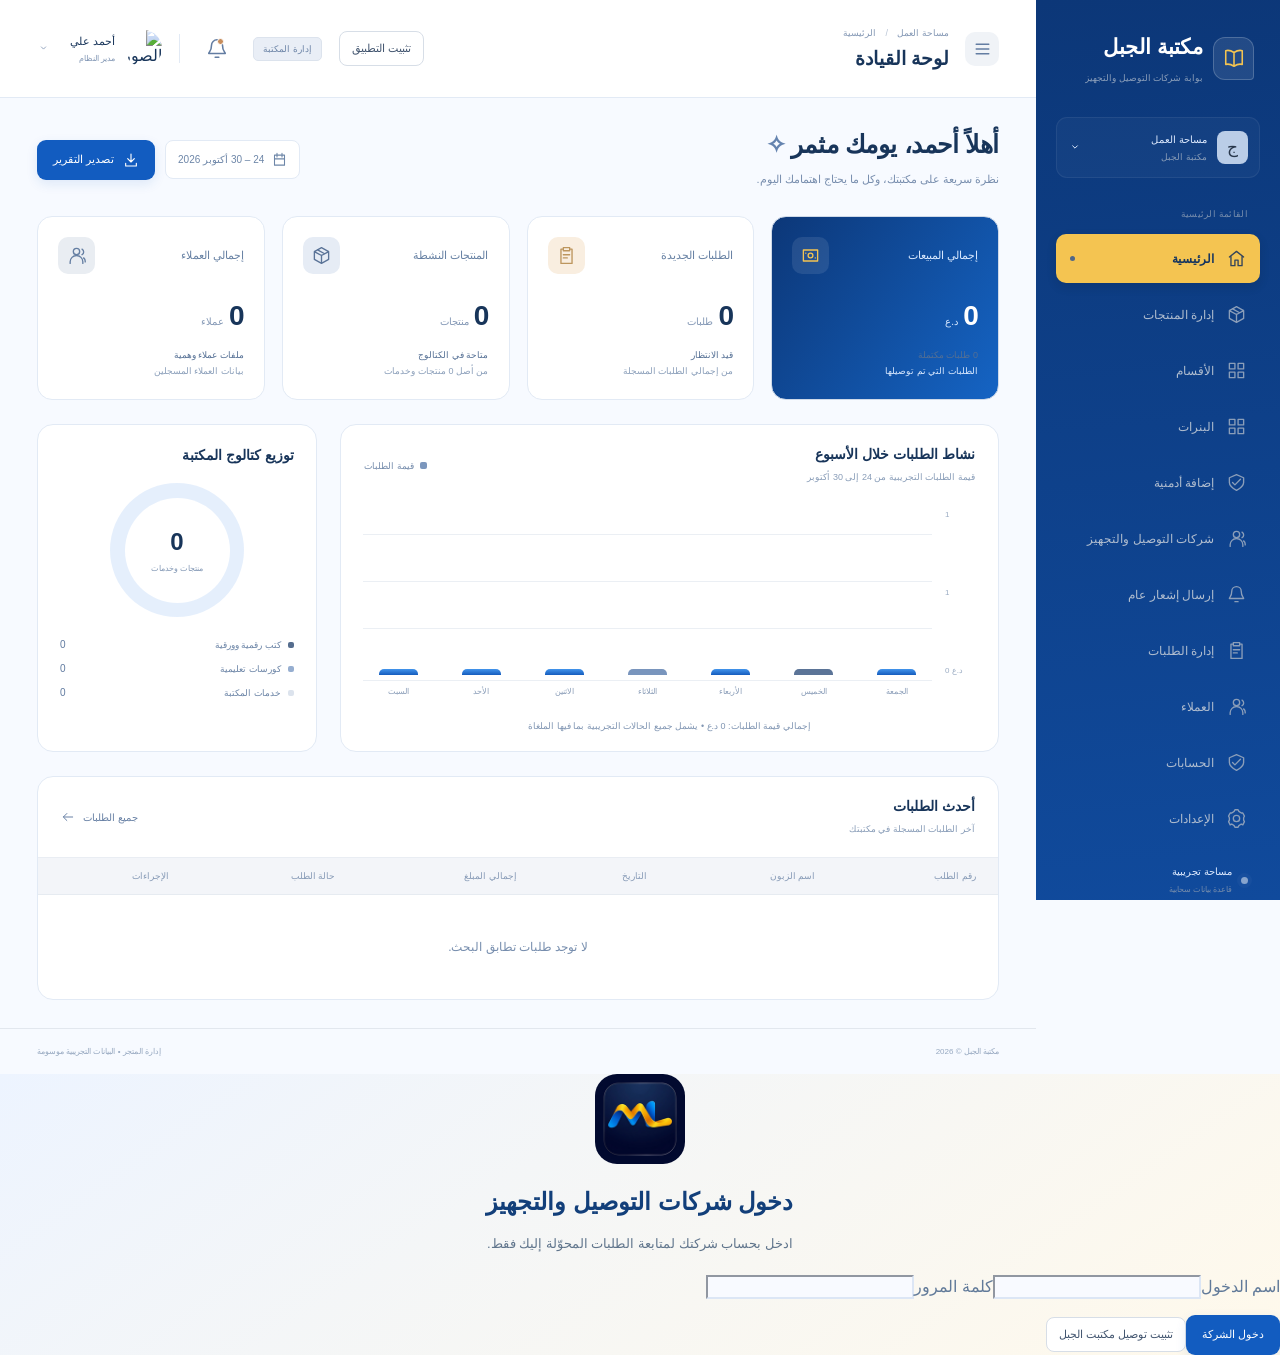
==== commit 18e0cdd3: "Remove product description character limit" ====
--- a/companies.html
+++ b/companies.html
@@ -1,2 +1,6 @@
-<!doctype html><html lang="ar" dir="rtl"><head><meta charset="utf-8"><meta name="viewport" content="width=device-width,initial-scale=1"><meta name="theme-color" content="#0c4fa5"><meta name="description" content="بوابة شركات التوصيل والتجهيز لمكتبة الجبل. ادخل بحساب شركتك لمتابعة الملفات والطلبات المحوّلة إليك."><title>توصيل مكتبت الجبل | دخول الشركات</title><link rel="icon" href="./avatar.svg" type="image/svg+xml"><link rel="stylesheet" href="./style.css?v=c9aeabd6a0fa"><script defer src="./cloud-config.js?v=2854ace6e68a"></script><script defer src="./state.js?v=039d1d631af8"></script><script defer src="./jspdf.umd.min.js"></script><script defer src="./attachments.js?v=a7ee04569ce4"></script><script defer src="./invoice.js?v=d0945b526025"></script><script defer src="./orders.js?v=203ea9d92e2f"></script><script defer src="./management.js?v=9ce46c764a94"></script><script defer src="./commerce.js?v=f835bf21ea47"></script><script defer src="./catalog-admin.js?v=8d4032258b70"></script><script defer src="./app.js?v=63a2d0ab3258"></script><link rel="stylesheet" href="./cloud.css?v=bf38cacfe08d"><script src="./cloud.js?v=b4c8f4dd1059" defer></script><link rel="manifest" href="./companies.webmanifest"><link rel="apple-touch-icon" href="./company-icon-180.png"><meta name="apple-mobile-web-app-title" content="توصيل مكتبت الجبل"><meta name="apple-mobile-web-app-capable" content="yes"></head><body><div id="cloud-gate" class="cloud-gate"><div class="cloud-login-card"><h2>جارٍ الاتصال بقاعدة البيانات…</h2></div></div><a class="skip" href="#content">انتقل إلى المحتوى</a><button class="backdrop" id="backdrop" aria-label="إغلاق القائمة الجانبية" tabindex="-1"></button><aside class="sidebar" id="sidebar"><a class="brand" href="#dashboard"><span class="brand-icon" data-icon="book"></span><span class="brand-text">مكتبة الجبل<small>بوابة شركات التوصيل والتجهيز</small></span></a><div class="workspace"><span class="workspace-symbol">ج</span><span>مساحة العمل<small>مكتبة الجبل</small></span><span data-icon="chevron"></span></div><p class="nav-label">القائمة الرئيسية</p><nav id="navigation" aria-label="التنقل الإداري"></nav><div class="sidebar-footer"><span class="demo-dot"></span><span>مساحة تجريبية<small>قاعدة بيانات سحابية</small></span></div><div class="sidebar-user"><img src="./avatar.svg" width="35" height="35" alt=""><span>أحمد علي<small>مدير النظام • حساب وهمي</small></span></div></aside><div class="app-shell"><header class="topbar"><div class="header-start"><button class="icon-button menu-toggle" id="menu-toggle" aria-controls="sidebar" aria-expanded="true" aria-label="طي القائمة الجانبية" data-icon="menu"></button><div><p>مساحة العمل <span>/</span> <span id="breadcrumb">الرئيسية</span></p><h1 id="page-title">لوحة القيادة</h1></div></div><div class="header-tools"><button class="subtle-button" data-company-install>تثبيت التطبيق</button><span class="demo-label">إدارة المكتبة</span><button class="icon-button notification-button" data-action="notifications" aria-label="الإشعارات" data-icon="bell"></button><span class="header-divider"></span><button class="admin-profile-button" data-action="profile" aria-label="حساب مدير النظام"><img src="./avatar.svg" alt="الصورة الرمزية لمدير النظام" width="37" height="37"><span>أحمد علي<small>مدير النظام</small></span><span data-icon="chevron"></span></button></div></header><main id="content" tabindex="-1"></main><footer class="page-footer"><span>مكتبة الجبل © 2026</span><span>إدارة المتجر • البيانات التجريبية موسومة</span></footer></div><dialog id="dialog" aria-labelledby="dialog-title"><div class="dialog-title"><h2 id="dialog-title"></h2><button class="icon-button" data-action="close" aria-label="إغلاق" data-icon="close"></button></div><div id="dialog-body"></div></dialog><div class="toast" id="toast" role="status" aria-live="polite"></div></body></html>+<!doctype html><html lang="ar" dir="rtl"><head><meta charset="utf-8"><meta name="viewport" content="width=device-width,initial-scale=1"><meta name="theme-color" content="#0c4fa5"><meta name="description" content="بوابة شركات التوصيل والتجهيز لمكتبة الجبل. ادخل بحساب شركتك لمتابعة الملفات والطلبات المحوّلة إليك."><title>توصيل مكتبت الجبل | دخول الشركات</title><link rel="icon" href="./avatar.svg" type="image/svg+xml"><link rel="stylesheet" href="./style.css?v=c9aeabd6a0fa"><script defer src="./cloud-config.js?v=2854ace6e68a"></script><script defer src="./state.js?v=443bcbb9db83"></script><script defer src="./jspdf.umd.min.js"></script><script defer src="./attachments.js?v=a7ee04569ce4"></script><script defer src="./invoice.js?v=d0945b526025"></script><script defer src="./orders.js?v=ac00e7cdc103"></script><script defer src="./management.js?v=9ce46c764a94"></script><script defer src="./commerce.js?v=f835bf21ea47"></script><script defer src="./catalog-admin.js?v=8d4032258b70"></script><script defer src="./app.js?v=4a6157723cc7"></script><link rel="stylesheet" href="./cloud.css?v=bf38cacfe08d"><script src="./cloud.js?v=3474b149e725" defer></script><link rel="manifest" href="./companies.webmanifest"><link rel="apple-touch-icon" href="./company-icon-180.png"><meta name="apple-mobile-web-app-title" content="توصيل مكتبت الجبل"><meta name="apple-mobile-web-app-capable" content="yes"></head><body><div id="cloud-gate" class="cloud-gate"><div class="cloud-login-card"><h2>جارٍ الاتصال بقاعدة البيانات…</h2></div></div><a class="skip" href="#content">انتقل إلى المحتوى</a><button class="backdrop" id="backdrop" aria-label="إغلاق القائمة الجانبية" tabindex="-1"></button><aside class="sidebar" id="sidebar"><a class="brand" href="#dashboard"><span class="brand-icon" data-icon="book"></span><span class="brand-text">مكتبة الجبل<small>بوابة شركات التوصيل والتجهيز</small></span></a><div class="workspace"><span class="workspace-symbol">ج</span><span>مساحة العمل<small>مكتبة الجبل</small></span><span data-icon="chevron"></span></div><p class="nav-label">القائمة الرئيسية</p><nav id="navigation" aria-label="التنقل الإداري"></nav><div class="sidebar-footer"><span class="demo-dot"></span><span>مساحة تجريبية<small>قاعدة بيانات سحابية</small></span></div><div class="sidebar-user"><img src="./avatar.svg" width="35" height="35" alt=""><span>أحمد علي<small>مدير النظام • حساب وهمي</small></span></div></aside><div class="app-shell"><header class="topbar"><div class="header-start"><button class="icon-button menu-toggle" id="menu-toggle" aria-controls="sidebar" aria-expanded="true" aria-label="طي القائمة الجانبية" data-icon="menu"></button><div><p>مساحة العمل <span>/</span> <span id="breadcrumb">الرئيسية</span></p><h1 id="page-title">لوحة القيادة</h1></div></div><div class="header-tools"><button class="subtle-button" data-company-install>تثبيت التطبيق</button><span class="demo-label">إدارة المكتبة</span><button class="icon-button notification-button" data-action="notifications" aria-label="الإشعارات" data-icon="bell"></button><span class="header-divider"></span><button class="admin-profile-button" data-action="profile" aria-label="حساب مدير النظام"><img src="./avatar.svg" alt="الصورة الرمزية لمدير النظام" width="37" height="37"><span>أحمد علي<small>مدير النظام</small></span><span data-icon="chevron"></span></button></div></header><main id="content" tabindex="-1"></main><footer class="page-footer"><span>مكتبة الجبل © 2026</span><span>إدارة المتجر • البيانات التجريبية موسومة</span></footer></div><dialog id="dialog" aria-labelledby="dialog-title"><div class="dialog-title"><h2 id="dialog-title"></h2><button class="icon-button" data-action="close" aria-label="إغلاق" data-icon="close"></button></div><div id="dialog-body"></div></dialog><div class="toast" id="toast" role="status" aria-live="polite"></div></body></html>++++ 
